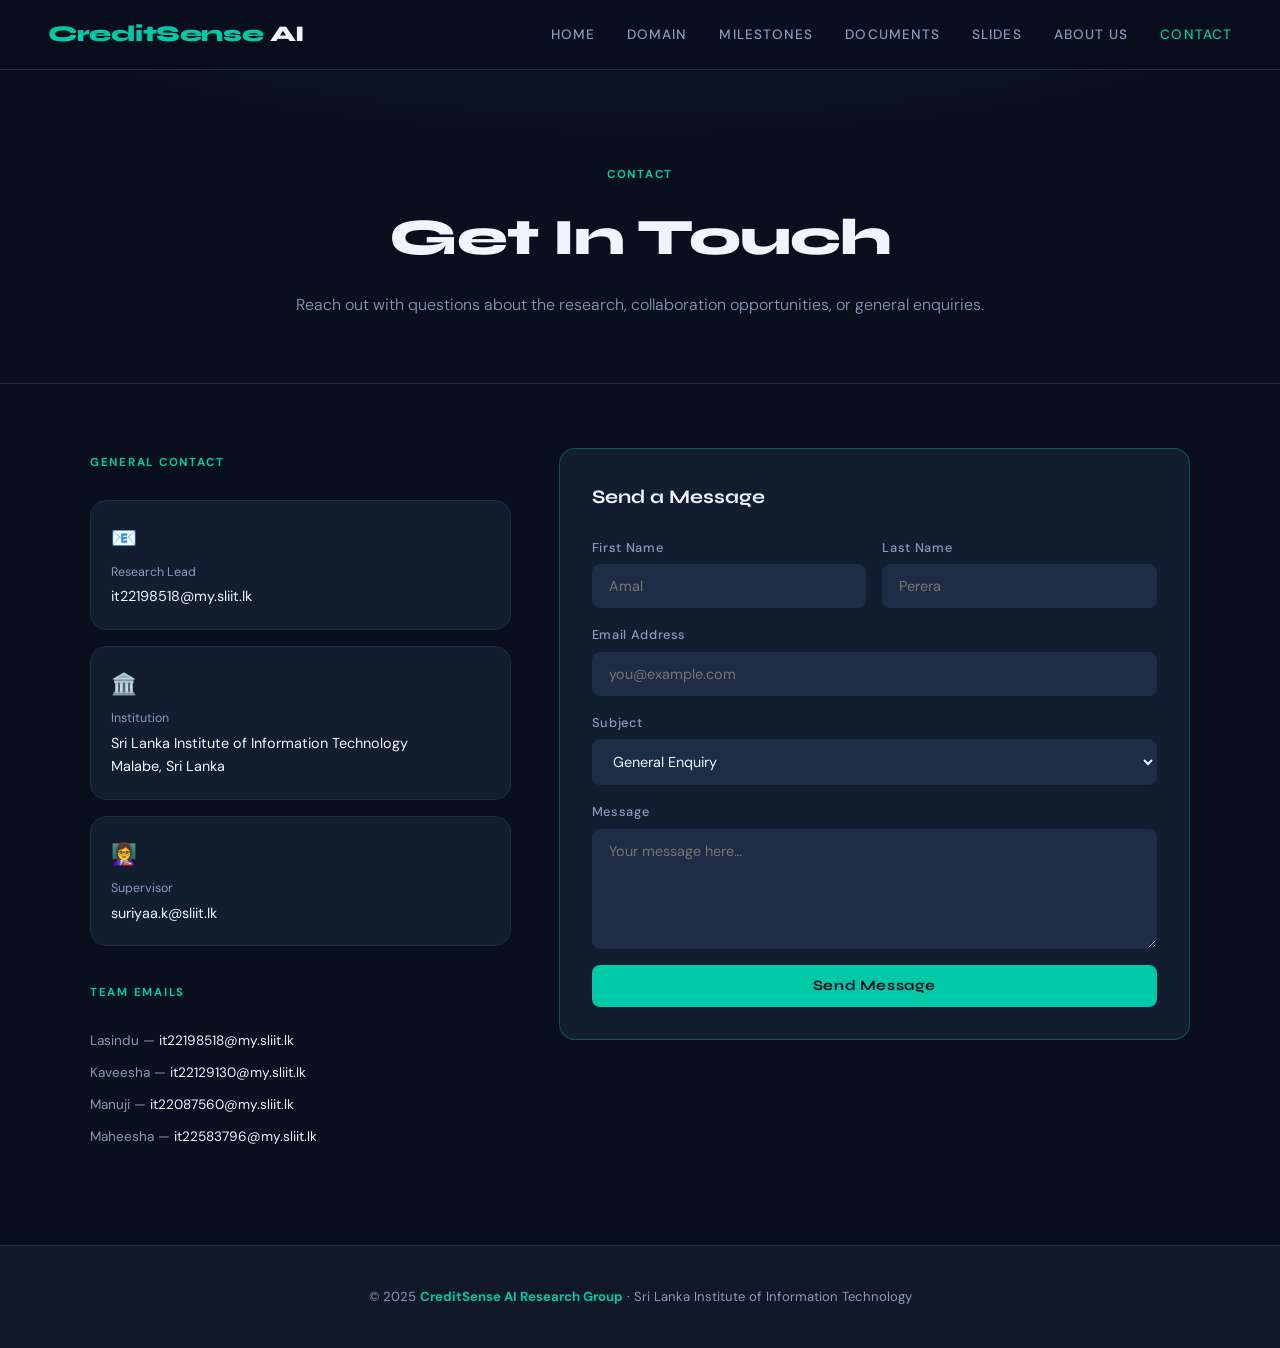
==== pages/contact.html @ 3a424af8 "Initialize repository" ====
<!DOCTYPE html>
<html lang="en">
<head>
  <meta charset="UTF-8" />
  <meta name="viewport" content="width=device-width, initial-scale=1.0" />
  <title>Contact — CreditSense AI</title>
  <link rel="stylesheet" href="../css/style.css" />
</head>
<body>

<nav>
  <a href="../index.html" class="nav-logo">CreditSense <span>AI</span></a>
  <ul class="nav-links">
    <li><a href="../index.html">Home</a></li>
    <li><a href="domain.html">Domain</a></li>
    <li><a href="milestones.html">Milestones</a></li>
    <li><a href="documents.html">Documents</a></li>
    <li><a href="slides.html">Slides</a></li>
    <li><a href="about.html">About Us</a></li>
    <li><a href="contact.html" class="active">Contact</a></li>
  </ul>
  <button class="hamburger" aria-label="Menu"><span></span><span></span><span></span></button>
</nav>

<div class="page-header">
  <span class="section-label">Contact</span>
  <h1>Get In Touch</h1>
  <p>Reach out with questions about the research, collaboration opportunities, or general enquiries.</p>
</div>

<div class="container" style="padding-bottom: 6rem;">
  <div style="display:grid;grid-template-columns:1fr 1.5fr;gap:3rem;align-items:start;">

    <!-- CONTACT INFO -->
    <div class="fade-in">
      <div style="margin-bottom:2rem;">
        <span class="section-label">General Contact</span>
        <div style="margin-top:1rem;display:flex;flex-direction:column;gap:1rem;">
          <div class="card" style="padding:1.25rem;">
            <div style="font-size:1.3rem;margin-bottom:0.4rem;">📧</div>
            <div style="font-size:0.78rem;color:var(--muted);margin-bottom:0.2rem;">Research Lead</div>
            <div style="font-size:0.9rem;">it22198518@my.sliit.lk</div>
          </div>
          <div class="card" style="padding:1.25rem;">
            <div style="font-size:1.3rem;margin-bottom:0.4rem;">🏛️</div>
            <div style="font-size:0.78rem;color:var(--muted);margin-bottom:0.2rem;">Institution</div>
            <div style="font-size:0.9rem;">Sri Lanka Institute of Information Technology<br>Malabe, Sri Lanka</div>
          </div>
          <div class="card" style="padding:1.25rem;">
            <div style="font-size:1.3rem;margin-bottom:0.4rem;">👩‍🏫</div>
            <div style="font-size:0.78rem;color:var(--muted);margin-bottom:0.2rem;">Supervisor</div>
            <div style="font-size:0.9rem;">suriyaa.k@sliit.lk</div>
          </div>
        </div>
      </div>

      <!-- TEAM EMAILS -->
      <div>
        <span class="section-label">Team Emails</span>
        <ul style="list-style:none;margin-top:1rem;display:flex;flex-direction:column;gap:0.6rem;">
          <li style="font-size:0.85rem;color:var(--muted);">Lasindu — <span style="color:var(--white);">it22198518@my.sliit.lk</span></li>
          <li style="font-size:0.85rem;color:var(--muted);">Kaveesha — <span style="color:var(--white);">it22129130@my.sliit.lk</span></li>
          <li style="font-size:0.85rem;color:var(--muted);">Manuji — <span style="color:var(--white);">it22087560@my.sliit.lk</span></li>
          <li style="font-size:0.85rem;color:var(--muted);">Maheesha — <span style="color:var(--white);">it22583796@my.sliit.lk</span></li>
        </ul>
      </div>
    </div>

    <!-- CONTACT FORM -->
    <div class="fade-in">
      <div class="card" style="border-color:var(--teal-mid);">
        <h3 style="font-family:var(--font-display);font-size:1.2rem;margin-bottom:1.5rem;">Send a Message</h3>
        <form class="contact-form">
          <div class="form-row">
            <div class="form-group">
              <label>First Name</label>
              <input type="text" placeholder="Amal" required />
            </div>
            <div class="form-group">
              <label>Last Name</label>
              <input type="text" placeholder="Perera" required />
            </div>
          </div>
          <div class="form-group">
            <label>Email Address</label>
            <input type="email" placeholder="you@example.com" required />
          </div>
          <div class="form-group">
            <label>Subject</label>
            <select>
              <option>General Enquiry</option>
              <option>Research Collaboration</option>
              <option>Dataset / Technical Question</option>
              <option>Media / Press</option>
              <option>Other</option>
            </select>
          </div>
          <div class="form-group">
            <label>Message</label>
            <textarea placeholder="Your message here…" required></textarea>
          </div>
          <button type="submit" class="btn btn-primary" style="width:100%;justify-content:center;">Send Message</button>
        </form>
      </div>
    </div>

  </div>
</div>

<footer>
  <p>© 2025 <strong>CreditSense AI Research Group</strong> · Sri Lanka Institute of Information Technology</p>
</footer>

<script src="../js/main.js"></script>
</body>
</html>
---- css/style.css ----
@import url('https://fonts.googleapis.com/css2?family=Syne:wght@400;600;700;800&family=DM+Sans:ital,wght@0,300;0,400;0,500;1,300&display=swap');

:root {
  --navy: #0a0f1e;
  --navy-mid: #111827;
  --navy-light: #1e2d45;
  --teal: #00c9a7;
  --teal-dim: #00c9a720;
  --teal-mid: #00c9a750;
  --gold: #f5a623;
  --gold-dim: #f5a62320;
  --white: #f0f4ff;
  --muted: #8899bb;
  --card-bg: #131d30;
  --border: #1e2d45;
  --font-display: 'Syne', sans-serif;
  --font-body: 'DM Sans', sans-serif;
}

*, *::before, *::after { box-sizing: border-box; margin: 0; padding: 0; }

html { scroll-behavior: smooth; }

body {
  font-family: var(--font-body);
  background: var(--navy);
  color: var(--white);
  line-height: 1.65;
  overflow-x: hidden;
}

/* ── NAV ── */
nav {
  position: fixed; top: 0; left: 0; right: 0; z-index: 1000;
  display: flex; align-items: center; justify-content: space-between;
  padding: 1rem 3rem;
  background: rgba(10,15,30,0.85);
  backdrop-filter: blur(16px);
  border-bottom: 1px solid var(--border);
}

.nav-logo {
  font-family: var(--font-display);
  font-size: 1.4rem;
  font-weight: 800;
  color: var(--teal);
  text-decoration: none;
  letter-spacing: -0.02em;
}

.nav-logo span { color: var(--white); }

.nav-links {
  display: flex; gap: 2rem; list-style: none;
}

.nav-links a {
  font-size: 0.85rem;
  font-weight: 500;
  letter-spacing: 0.08em;
  text-transform: uppercase;
  color: var(--muted);
  text-decoration: none;
  transition: color 0.2s;
}

.nav-links a:hover,
.nav-links a.active { color: var(--teal); }

.hamburger {
  display: none;
  flex-direction: column; gap: 5px; cursor: pointer; background: none; border: none;
}

.hamburger span {
  display: block; width: 24px; height: 2px; background: var(--white); transition: all 0.3s;
}

/* ── HERO ── */
.hero {
  min-height: 100vh;
  display: flex; align-items: center; justify-content: center;
  text-align: center;
  padding: 8rem 2rem 4rem;
  position: relative;
  overflow: hidden;
}

.hero-bg {
  position: absolute; inset: 0;
  background:
    radial-gradient(ellipse 80% 60% at 50% 0%, #00c9a712 0%, transparent 70%),
    radial-gradient(ellipse 60% 40% at 80% 80%, #f5a62308 0%, transparent 60%);
}

.grid-overlay {
  position: absolute; inset: 0;
  background-image:
    linear-gradient(var(--border) 1px, transparent 1px),
    linear-gradient(90deg, var(--border) 1px, transparent 1px);
  background-size: 60px 60px;
  opacity: 0.3;
  mask-image: radial-gradient(ellipse 80% 80% at 50% 50%, black, transparent);
}

.hero-content { position: relative; z-index: 1; max-width: 860px; }

.hero-badge {
  display: inline-block;
  background: var(--teal-dim);
  border: 1px solid var(--teal-mid);
  color: var(--teal);
  font-size: 0.75rem;
  font-weight: 600;
  letter-spacing: 0.12em;
  text-transform: uppercase;
  padding: 0.4rem 1.2rem;
  border-radius: 100px;
  margin-bottom: 1.5rem;
}

.hero h1 {
  font-family: var(--font-display);
  font-size: clamp(2.8rem, 6vw, 5rem);
  font-weight: 800;
  line-height: 1.05;
  letter-spacing: -0.03em;
  margin-bottom: 1.5rem;
}

.hero h1 em {
  font-style: normal;
  color: var(--teal);
}

.hero-sub {
  font-size: 1.1rem;
  color: var(--muted);
  max-width: 600px;
  margin: 0 auto 2.5rem;
  font-weight: 300;
}

.hero-meta {
  display: flex; gap: 2rem; justify-content: center; flex-wrap: wrap;
  font-size: 0.8rem; color: var(--muted);
  margin-bottom: 3rem;
}

.hero-meta strong { color: var(--white); display: block; font-size: 0.9rem; }

.btn {
  display: inline-flex; align-items: center; gap: 0.5rem;
  padding: 0.8rem 1.8rem;
  border-radius: 8px;
  font-family: var(--font-display);
  font-size: 0.9rem;
  font-weight: 700;
  letter-spacing: 0.04em;
  text-decoration: none;
  cursor: pointer;
  border: none;
  transition: all 0.25s;
}

.btn-primary {
  background: var(--teal);
  color: var(--navy);
}
.btn-primary:hover { background: #00e0bb; transform: translateY(-2px); box-shadow: 0 8px 32px #00c9a740; }

.btn-outline {
  background: transparent;
  color: var(--white);
  border: 1px solid var(--border);
}
.btn-outline:hover { border-color: var(--teal); color: var(--teal); transform: translateY(-2px); }

.hero-btns { display: flex; gap: 1rem; justify-content: center; flex-wrap: wrap; }

/* ── SECTIONS ── */
section { padding: 6rem 2rem; }

.container { max-width: 1100px; margin: 0 auto; }

.section-label {
  display: inline-block;
  font-size: 0.72rem;
  font-weight: 700;
  letter-spacing: 0.15em;
  text-transform: uppercase;
  color: var(--teal);
  margin-bottom: 0.75rem;
}

.section-title {
  font-family: var(--font-display);
  font-size: clamp(1.8rem, 3.5vw, 2.8rem);
  font-weight: 800;
  letter-spacing: -0.02em;
  margin-bottom: 1rem;
  line-height: 1.1;
}

.section-desc {
  color: var(--muted);
  max-width: 620px;
  margin-bottom: 3rem;
  font-weight: 300;
}

/* ── CARDS ── */
.card {
  background: var(--card-bg);
  border: 1px solid var(--border);
  border-radius: 16px;
  padding: 2rem;
  transition: border-color 0.3s, transform 0.3s;
}

.card:hover {
  border-color: var(--teal-mid);
  transform: translateY(-4px);
}

.card-icon {
  width: 48px; height: 48px;
  display: flex; align-items: center; justify-content: center;
  background: var(--teal-dim);
  border-radius: 12px;
  margin-bottom: 1.25rem;
  font-size: 1.4rem;
}

.card h3 {
  font-family: var(--font-display);
  font-size: 1.1rem;
  font-weight: 700;
  margin-bottom: 0.6rem;
}

.card p { color: var(--muted); font-size: 0.9rem; font-weight: 300; }

.grid-2 { display: grid; grid-template-columns: repeat(2, 1fr); gap: 1.5rem; }
.grid-3 { display: grid; grid-template-columns: repeat(3, 1fr); gap: 1.5rem; }
.grid-4 { display: grid; grid-template-columns: repeat(4, 1fr); gap: 1.5rem; }

/* ── STAT PILLS ── */
.stats-row {
  display: flex; flex-wrap: wrap; gap: 1.5rem;
  margin-bottom: 3rem;
}

.stat-pill {
  background: var(--card-bg);
  border: 1px solid var(--border);
  border-radius: 12px;
  padding: 1.2rem 2rem;
  text-align: center;
  flex: 1; min-width: 140px;
}

.stat-pill .num {
  font-family: var(--font-display);
  font-size: 2rem;
  font-weight: 800;
  color: var(--teal);
  display: block;
}

.stat-pill .lbl { font-size: 0.78rem; color: var(--muted); text-transform: uppercase; letter-spacing: 0.1em; }

/* ── TABLE ── */
table {
  width: 100%;
  border-collapse: collapse;
  font-size: 0.88rem;
}

th {
  text-align: left;
  padding: 0.75rem 1rem;
  background: var(--navy-light);
  color: var(--teal);
  font-family: var(--font-display);
  font-size: 0.75rem;
  letter-spacing: 0.1em;
  text-transform: uppercase;
  border-bottom: 1px solid var(--border);
}

td {
  padding: 0.75rem 1rem;
  border-bottom: 1px solid var(--border);
  color: var(--muted);
}

td:first-child { color: var(--white); font-weight: 500; }

tr:last-child td { border-bottom: none; }
tr:hover td { background: var(--teal-dim); }

/* ── TIMELINE ── */
.timeline { list-style: none; position: relative; padding-left: 2rem; }

.timeline::before {
  content: '';
  position: absolute; left: 0; top: 0; bottom: 0;
  width: 2px;
  background: linear-gradient(to bottom, var(--teal), transparent);
}

.timeline li {
  position: relative;
  padding: 0 0 2.5rem 2rem;
}

.timeline li::before {
  content: '';
  position: absolute; left: -2rem;
  width: 10px; height: 10px;
  border-radius: 50%;
  background: var(--teal);
  top: 6px;
  box-shadow: 0 0 12px var(--teal);
}

.timeline li .tl-date {
  font-size: 0.75rem;
  color: var(--gold);
  font-weight: 600;
  letter-spacing: 0.1em;
  text-transform: uppercase;
  margin-bottom: 0.25rem;
}

.timeline li .tl-title {
  font-family: var(--font-display);
  font-size: 1rem;
  font-weight: 700;
  margin-bottom: 0.25rem;
}

.timeline li .tl-marks {
  display: inline-block;
  background: var(--gold-dim);
  border: 1px solid var(--gold);
  color: var(--gold);
  font-size: 0.72rem;
  padding: 0.2rem 0.7rem;
  border-radius: 100px;
  margin-bottom: 0.5rem;
}

.timeline li p { color: var(--muted); font-size: 0.88rem; font-weight: 300; }

/* ── MEMBER CARDS ── */
.member-card {
  background: var(--card-bg);
  border: 1px solid var(--border);
  border-radius: 16px;
  padding: 2rem;
  text-align: center;
  transition: border-color 0.3s, transform 0.3s;
}

.member-card:hover { border-color: var(--teal-mid); transform: translateY(-4px); }

.avatar {
  width: 80px; height: 80px;
  border-radius: 50%;
  object-fit: cover;
  border: 2px solid var(--teal-mid);
  margin: 0 auto 1rem;
  display: block;
  background: var(--navy-light);
}

.avatar-placeholder {
  width: 80px; height: 80px;
  border-radius: 50%;
  border: 2px solid var(--teal-mid);
  margin: 0 auto 1rem;
  display: flex; align-items: center; justify-content: center;
  background: var(--navy-light);
  font-family: var(--font-display);
  font-size: 1.5rem;
  font-weight: 800;
  color: var(--teal);
}

.member-card h3 {
  font-family: var(--font-display);
  font-size: 1rem;
  font-weight: 700;
  margin-bottom: 0.25rem;
}

.member-card .role { font-size: 0.78rem; color: var(--teal); margin-bottom: 0.5rem; }

.member-card .email {
  font-size: 0.78rem;
  color: var(--muted);
  word-break: break-all;
}

/* ── DOCUMENT LIST ── */
.doc-list { list-style: none; display: flex; flex-direction: column; gap: 0.75rem; }

.doc-item {
  display: flex; align-items: center; justify-content: space-between; gap: 1rem;
  background: var(--card-bg);
  border: 1px solid var(--border);
  border-radius: 10px;
  padding: 1rem 1.5rem;
  transition: border-color 0.2s;
}

.doc-item:hover { border-color: var(--teal-mid); }

.doc-item-left { display: flex; align-items: center; gap: 1rem; }
.doc-icon { font-size: 1.4rem; }
.doc-name { font-weight: 500; font-size: 0.9rem; }
.doc-status { font-size: 0.75rem; color: var(--muted); }

.badge {
  font-size: 0.72rem;
  padding: 0.25rem 0.75rem;
  border-radius: 100px;
  font-weight: 600;
  white-space: nowrap;
}
.badge-done { background: #00c9a720; color: var(--teal); border: 1px solid var(--teal-mid); }
.badge-pending { background: #f5a62320; color: var(--gold); border: 1px solid var(--gold); }

/* ── CONTACT ── */
.contact-form { display: flex; flex-direction: column; gap: 1rem; }

.form-row { display: grid; grid-template-columns: 1fr 1fr; gap: 1rem; }

.form-group { display: flex; flex-direction: column; gap: 0.4rem; }
.form-group label { font-size: 0.8rem; color: var(--muted); font-weight: 500; letter-spacing: 0.05em; }

input, textarea, select {
  background: var(--navy-light);
  border: 1px solid var(--border);
  border-radius: 8px;
  padding: 0.75rem 1rem;
  color: var(--white);
  font-family: var(--font-body);
  font-size: 0.9rem;
  transition: border-color 0.2s;
  outline: none;
  width: 100%;
}

input:focus, textarea:focus, select:focus { border-color: var(--teal); }
textarea { min-height: 120px; resize: vertical; }

/* ── FOOTER ── */
footer {
  background: var(--navy-mid);
  border-top: 1px solid var(--border);
  padding: 2.5rem;
  text-align: center;
  font-size: 0.82rem;
  color: var(--muted);
}

footer strong { color: var(--teal); }

/* ── PAGE HEADER (inner pages) ── */
.page-header {
  padding: 10rem 2rem 4rem;
  text-align: center;
  background: radial-gradient(ellipse 70% 50% at 50% 0%, #00c9a710 0%, transparent 70%);
  border-bottom: 1px solid var(--border);
  margin-bottom: 4rem;
}

.page-header h1 {
  font-family: var(--font-display);
  font-size: clamp(2rem, 4vw, 3.5rem);
  font-weight: 800;
  letter-spacing: -0.02em;
  margin-bottom: 0.75rem;
}

.page-header p { color: var(--muted); font-weight: 300; }

/* ── ANIMATIONS ── */
.fade-in { opacity: 0; transform: translateY(24px); transition: opacity 0.6s ease, transform 0.6s ease; }
.fade-in.visible { opacity: 1; transform: translateY(0); }

/* ── RESPONSIVE ── */
@media (max-width: 768px) {
  nav { padding: 1rem 1.5rem; }
  .nav-links { display: none; flex-direction: column; position: fixed; top: 0; right: 0; bottom: 0; width: 260px; background: var(--navy-mid); padding: 5rem 2rem 2rem; gap: 1.5rem; }
  .nav-links.open { display: flex; }
  .hamburger { display: flex; }
  .grid-2, .grid-3, .grid-4 { grid-template-columns: 1fr; }
  .form-row { grid-template-columns: 1fr; }
  section { padding: 4rem 1.5rem; }
}
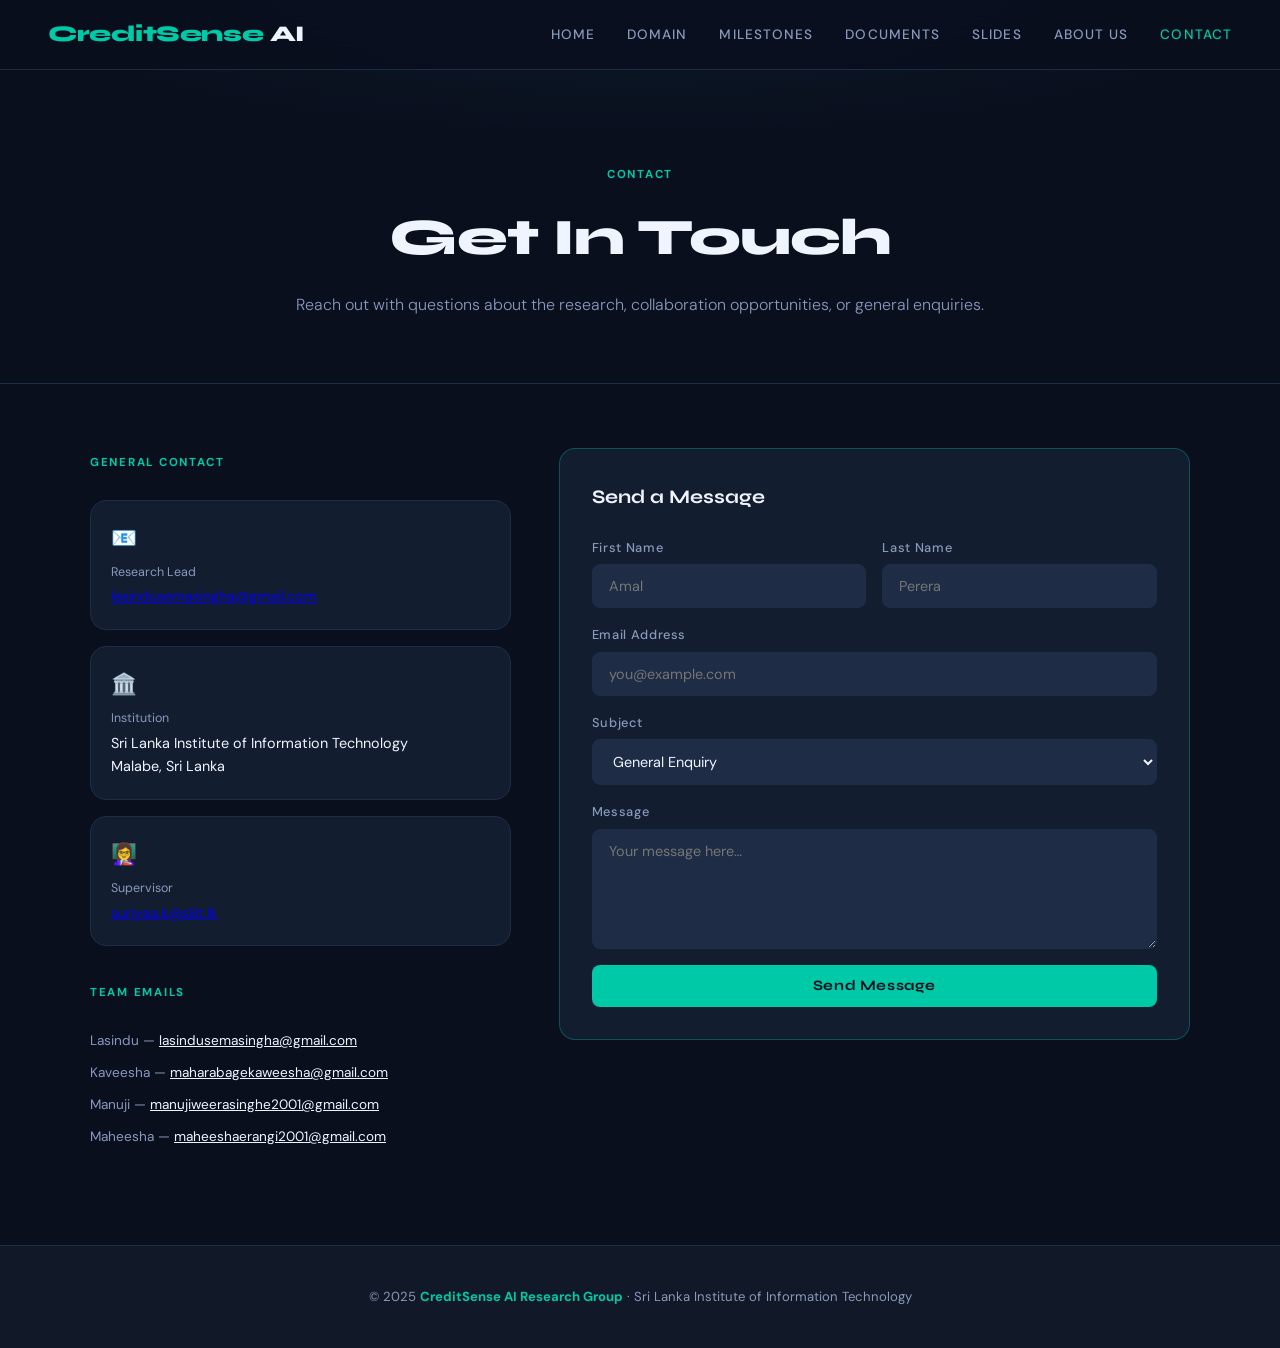
==== commit 324b508b: "Updated contact details Co-authored-by: Copilot <copilot@github.com>" ====
--- a/pages/contact.html
+++ b/pages/contact.html
@@ -39,7 +39,7 @@
           <div class="card" style="padding:1.25rem;">
             <div style="font-size:1.3rem;margin-bottom:0.4rem;">📧</div>
             <div style="font-size:0.78rem;color:var(--muted);margin-bottom:0.2rem;">Research Lead</div>
-            <div style="font-size:0.9rem;">it22198518@my.sliit.lk</div>
+            <div style="font-size:0.9rem;"><a href="mailto:lasindusemasingha@gmail.com">lasindusemasingha@gmail.com</a></div>
           </div>
           <div class="card" style="padding:1.25rem;">
             <div style="font-size:1.3rem;margin-bottom:0.4rem;">🏛️</div>
@@ -49,7 +49,7 @@
           <div class="card" style="padding:1.25rem;">
             <div style="font-size:1.3rem;margin-bottom:0.4rem;">👩‍🏫</div>
             <div style="font-size:0.78rem;color:var(--muted);margin-bottom:0.2rem;">Supervisor</div>
-            <div style="font-size:0.9rem;">suriyaa.k@sliit.lk</div>
+            <div style="font-size:0.9rem;"><a href="mailto:suriyaa.k@sliit.lk">suriyaa.k@sliit.lk</a></div>
           </div>
         </div>
       </div>
@@ -58,10 +58,10 @@
       <div>
         <span class="section-label">Team Emails</span>
         <ul style="list-style:none;margin-top:1rem;display:flex;flex-direction:column;gap:0.6rem;">
-          <li style="font-size:0.85rem;color:var(--muted);">Lasindu — <span style="color:var(--white);">it22198518@my.sliit.lk</span></li>
-          <li style="font-size:0.85rem;color:var(--muted);">Kaveesha — <span style="color:var(--white);">it22129130@my.sliit.lk</span></li>
-          <li style="font-size:0.85rem;color:var(--muted);">Manuji — <span style="color:var(--white);">it22087560@my.sliit.lk</span></li>
-          <li style="font-size:0.85rem;color:var(--muted);">Maheesha — <span style="color:var(--white);">it22583796@my.sliit.lk</span></li>
+          <li style="font-size:0.85rem;color:var(--muted);">Lasindu — <a href="mailto:lasindusemasingha@gmail.com" style="color:var(--white);">lasindusemasingha@gmail.com</a></li>
+          <li style="font-size:0.85rem;color:var(--muted);">Kaveesha — <a href="mailto:maharabagekaweesha@gmail.com" style="color:var(--white);">maharabagekaweesha@gmail.com</a></li>
+          <li style="font-size:0.85rem;color:var(--muted);">Manuji — <a href="mailto:manujiweerasinghe2001@gmail.com" style="color:var(--white);">manujiweerasinghe2001@gmail.com</a></li>
+          <li style="font-size:0.85rem;color:var(--muted);">Maheesha — <a href="mailto:maheeshaerangi2001@gmail.com" style="color:var(--white);">maheeshaerangi2001@gmail.com</a></li>
         </ul>
       </div>
     </div>
